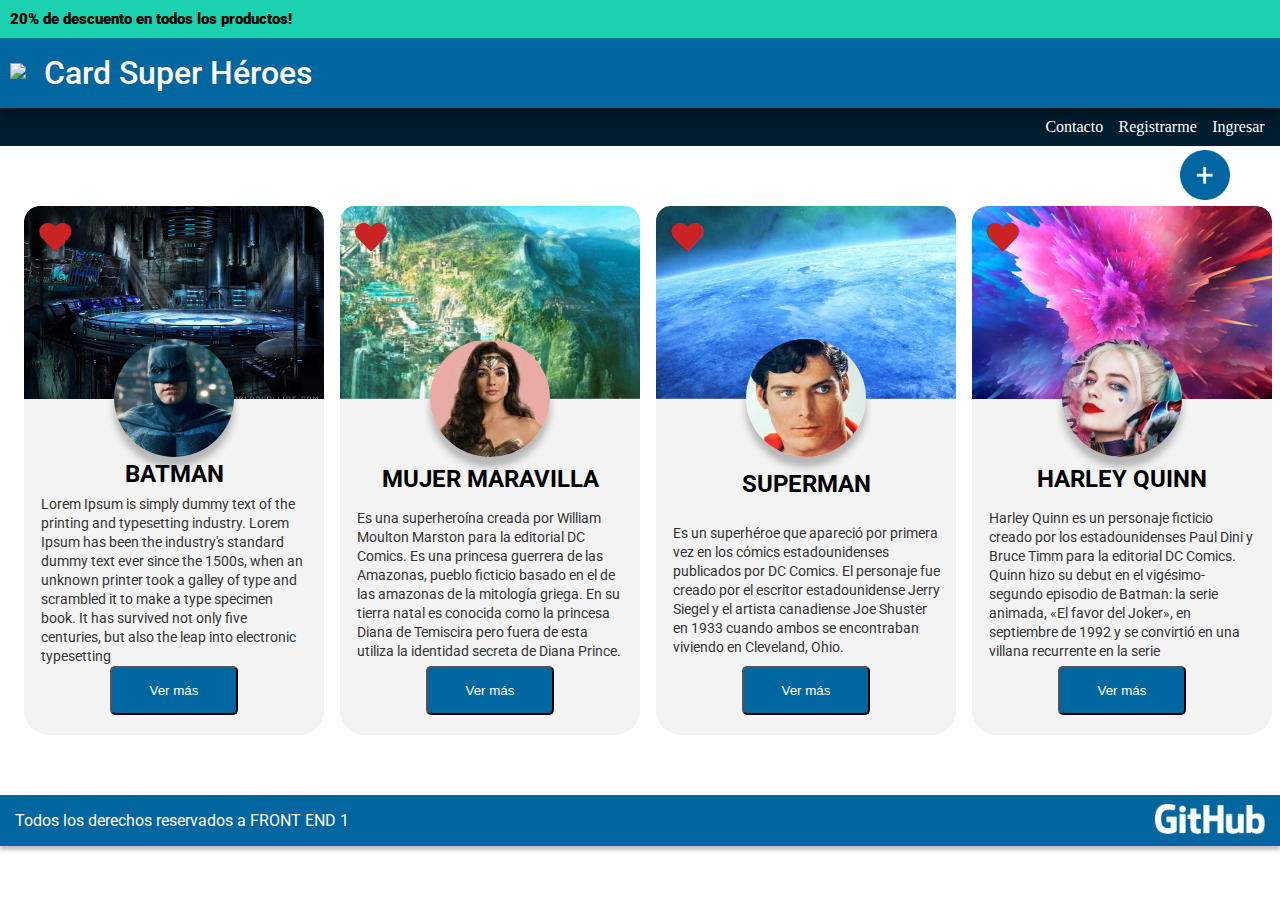
==== index.html @ dc7a0aac "subiendo tp 3 de heroes" ====
<!DOCTYPE html>
<html lang="en">
<head>
    <meta charset="UTF-8">
    <meta http-equiv="X-UA-Compatible" content="IE=edge">
    <meta name="viewport" content="width=device-width, initial-scale=1.0">
    <link href="css/styles.css" rel="stylesheet">
    <link rel="preconnect" href="https://fonts.googleapis.com">
    <link rel="preconnect" href="https://fonts.gstatic.com" crossorigin>
    <link href="https://fonts.googleapis.com/css2?family=Roboto:wght@300&display=swap" rel="stylesheet">
    <link rel="stylesheet" href="https://use.fontawesome.com/releases/v5.15.2/css/all.css">
    <link rel="preconnect" href="https://fonts.gstatic.com">
    <title>Heroes</title>
</head>
<body>
    <header>
        <div class="descuentos">
            <p>20% de descuento en todos los productos!</p>
        </div>
    <div class="titulo">
        <a href="index.html"><img src="/root/img/logo_tienda.png"></a>
        <h1>Card Super Héroes</h1>
    </div>
    <nav>
        <ul type="none">
            <li><a href="contacto.html">Contacto</a></li>
            <li><a href="registro.html">Registrarme</a></li>
            <li><a href="login.html">Ingresar</a></li>
        </ul>
    </nav>
    </header>
        <div class="cards">
            <a href=""><img src="img/mas.png" alt="mas" class="img-mas"></a>
            <article class="card-superheroes">
                <i class="fas fa-heart"></i>
                <img src="img/fondo_batman.png" alt="fondo batman" class="fondo">
                <img src="img/foto_batman.png" alt="foto batman" class="foto">
                <div class="texto-cards">
                    <h2 class="batman-h2">BATMAN</h2>
                    <p>Lorem Ipsum is simply dummy text of the printing and typesetting industry. Lorem Ipsum has been the industry's standard dummy 
                        text ever since the 1500s, when an unknown printer took a galley of type and scrambled it to make a type specimen book. It
                        has survived not only five centuries, but also the leap into electronic typesetting </p>
                </div>
                <a href="batman.html"><button>Ver más</button></a>                
            </article>

            <article class="card-superheroes">
                <i class="fas fa-heart"></i>
                <img src="img/fondo_mujer_maravilla.png" alt="fondo mujer maravilla" class="fondo">
                <img src="img/mujer_maravilla.png" alt="foto mujer maravilla" class="foto">
                <div class="texto-cards">
                    <h2>MUJER MARAVILLA</h2>
                    <p>Es una superheroína creada por William Moulton Marston para la editorial DC Comics. Es una princesa guerrera de las Amazonas, 
                        pueblo ficticio basado en el de las amazonas de la mitología griega. En su tierra natal es conocida como la 
                        princesa Diana de Temiscira pero fuera de esta utiliza la identidad secreta de Diana Prince. </p>
                </div>
                <button>Ver más</button>                
            </article>

            <article class="card-superheroes">
                <i class="fas fa-heart"></i>
                <img src="img/fondo-superman.png" alt="fondo superman" class="fondo">
                <img src="img/superman.png" alt="foto superman" class="foto">
                <div class="texto-cards">
                    <h2>SUPERMAN</h2>
                    <p>Es un superhéroe que apareció por primera vez en los cómics estadounidenses publicados por DC Comics. ​
                        El personaje fue creado por el escritor estadounidense Jerry Siegel y el artista canadiense Joe Shuster en 1933 cuando ambos 
                        se encontraban viviendo en Cleveland, Ohio. </p>
                </div>
                <button>Ver más</button>                
            </article>

            <article class="card-superheroes">
                <i class="fas fa-heart"></i>
                <img src="img/fondo_harley.png" alt="fondo harley" class="fondo">
                <img src="img/foto_harley.png" alt="foto harley" class="foto">
                <div class="texto-cards">
                    <h2>HARLEY QUINN</h2>
                    <p>Harley Quinn es un personaje ficticio creado por los estadounidenses Paul Dini y Bruce Timm para la editorial DC Comics. Quinn 
                        hizo su debut en el vigésimo-segundo episodio de Batman: la serie animada, «El favor del Joker», en septiembre de 1992 y se convirtió en 
                        una villana recurrente en la serie</p>
                </div>
                <a href="harley.html"><button>Ver más</button></a>                
            </article>
        </div>
            <footer>
                <p>Todos los derechos reservados a FRONT END 1</p>
                <a href="https://github.com/Matiaslen25/HeroesLogin" target="_blank"><img src="img/logo_github.png" alt="logo github"></a>
            </footer>
    
    
</body>
</html>
---- css/styles.css ----
body{
    width: 100vw;
    height: fit-content;
    margin: 0%;
}

/**HEADER**/

.descuentos{
    background-color: #1CD1B0;
    position: relative;
    width: 100vw;
    height: 38px;
    left: 0px;
    top: 0px;
}

.descuentos p{
    position: relative;
    display: inline-block;
    left: 10px;
    font-family: Roboto;
    font-size: 15px;
    top: 10px;
    margin: 0;
    padding: 0%;
    font-weight: 1000;
    width: fit-content;
}

.titulo{
    margin: 0%;
    z-index: 2;
    position: sticky;
    top: 0px;
    display: flex;
    background-color: #00669F;
    align-items: center;
    width: 100vw;
    height: 70px;
    box-shadow: 0px 10px 7px rgba(0, 0, 0, 0.25);
}

.titulo h1{
    position: relative;
    width: fit-content;
    left: 28px;
    font-family: Roboto;
    font-style: normal;
    font-weight:500;
    color: #FFF9F9;
    margin: 0%;
}

.titulo img{
    position: relative;
    left: 10px;
}

header nav{
    display: flex;
    height: 38px;
    background-color: #001D2D;
    align-items: center;
    justify-content: flex-end;
    
}

header nav ul{
    width: 250px;
    display: flex;
    justify-content: space-evenly;
    right: 220px;
    margin: 0%;
}

header nav li{
    display: inline-block;
}

header nav a{
    text-decoration: none;
    color: #FFFFFF;
}

/**FIN HEADER**/

/**MAIN**/

.cards{
    position: relative;
    display: flex;
    justify-content: space-around;
    width: 100vw;
    align-items: center;
    flex-flow: row wrap;
    margin: 50px 0px;
}

.card-superheroes{
    position: relative;
    display: flex;
    justify-content: center;
    width: 300px;
    height: 529px;
    border-radius:25px;
    background-color: #F3F3F3;
    margin: 10px 0px;
}

.card-superheroes h2{
    position: relative;
    width: fit-content;
    height: 35px;

    font-family: Roboto;
    font-style: normal;
    font-weight: bolder;
    line-height: 35px;
    margin: 0%;
}

.fondo{
    position: absolute;
    width: 300px;
    height: 193px;
    border-top-left-radius: 15px;
    border-top-right-radius: 15px;
}

.foto{
    position: absolute;
    width: 120px;
    height: 118px;
    box-shadow: 0px 10px 7px rgba(0, 0, 0, 0.25);
    border-radius: 100%;
    top: 133px;
}

.cards p{
    position: relative;
    width: 267px;
    height: fit-content;
    margin: 0%;

    font-family: Roboto;
    font-style: normal;
    font-weight: normal;
    font-size: 14px;
    line-height: 19px;

    color: #333333;
}

.cards button{
    position: relative;
    width: 128.78px;
    height: 48.52px;
    top: 460px;
    color: white;
    background: #00669F;
    border-radius: 5px;
}


.texto-cards{
    display: flex;
    flex-direction:column;
    position: absolute;
    justify-content: space-around;
    margin: 0%;
    width: 100%;
    height: 40%;
    top: 250px;
    align-items:center;
}

.cards i{
    color: #CC2424;
    height: fit-content;
    font-size: 2em;
    position: absolute;
    z-index: 1;
    left: 15px;
    top: 15px;
}

/**FIN MAIN**/

/**FOOTER**/

footer{
    position: relative;
    display: flex;
    justify-content: space-between;
    width: 100vw;
    height: 51px;
    left: 0px;
    margin-top: auto;
    font-size: 16px;

    background: #00669F;
    box-shadow: 0px 4px 4px rgba(0, 0, 0, 0.25);
}

footer p{
    position: relative;
    width: 337px;
    margin: 0px 15px;
    align-self: center;
    justify-self: center;

    font-family: Roboto;
    font-style: normal;
    font-weight: normal;
    line-height: 51px;

    color: #FFF9F9;
}

footer img{
    right: 15px;
    position: relative;
    width: auto;
    top: 18%;
    height: 30px;
}

.img-mas{
    position: fixed;
    right: 50px;
    top: 150px;
    z-index: 15;
    height: 50px;
    width: auto;
}

i:hover{
    color: grey;
    transform: scale(1.5);
    transition: 450ms all;
}

@media (max-width:400px){}
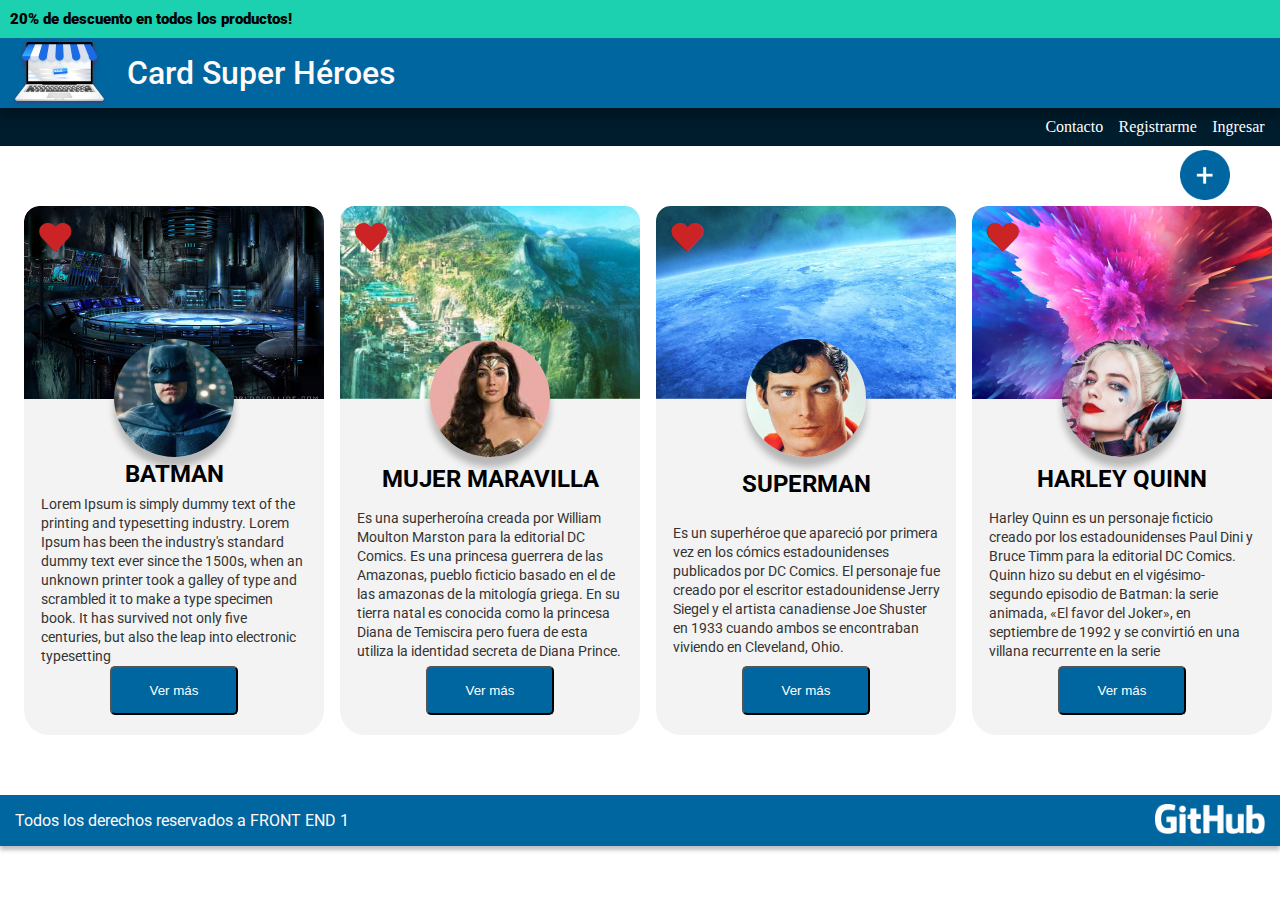
==== commit 84a0120c: "subiendo tp 3 de heroes" ====
--- a/index.html
+++ b/index.html
@@ -18,7 +18,7 @@
             <p>20% de descuento en todos los productos!</p>
         </div>
     <div class="titulo">
-        <a href="index.html"><img src="/root/img/logo_tienda.png"></a>
+        <a href="index.html"><img src="img/logo_tienda.png"></a>
         <h1>Card Super Héroes</h1>
     </div>
     <nav>
